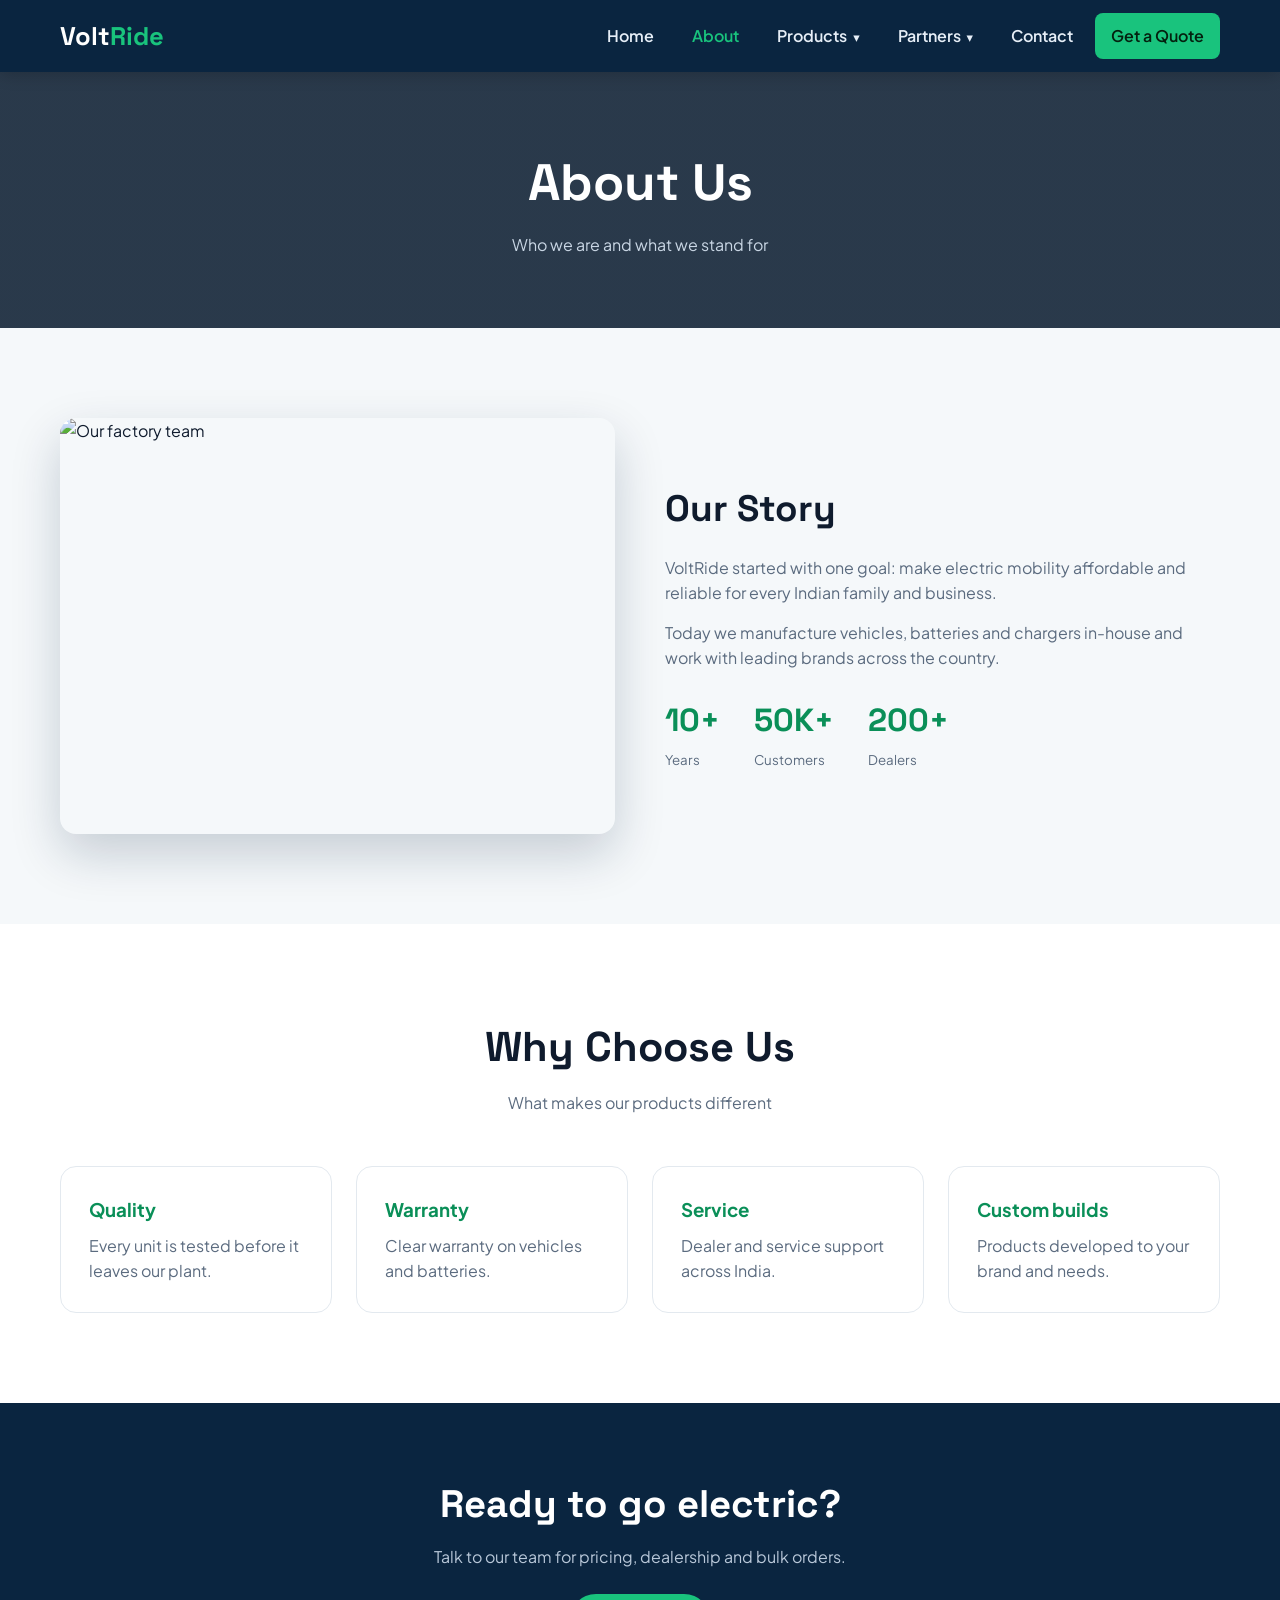
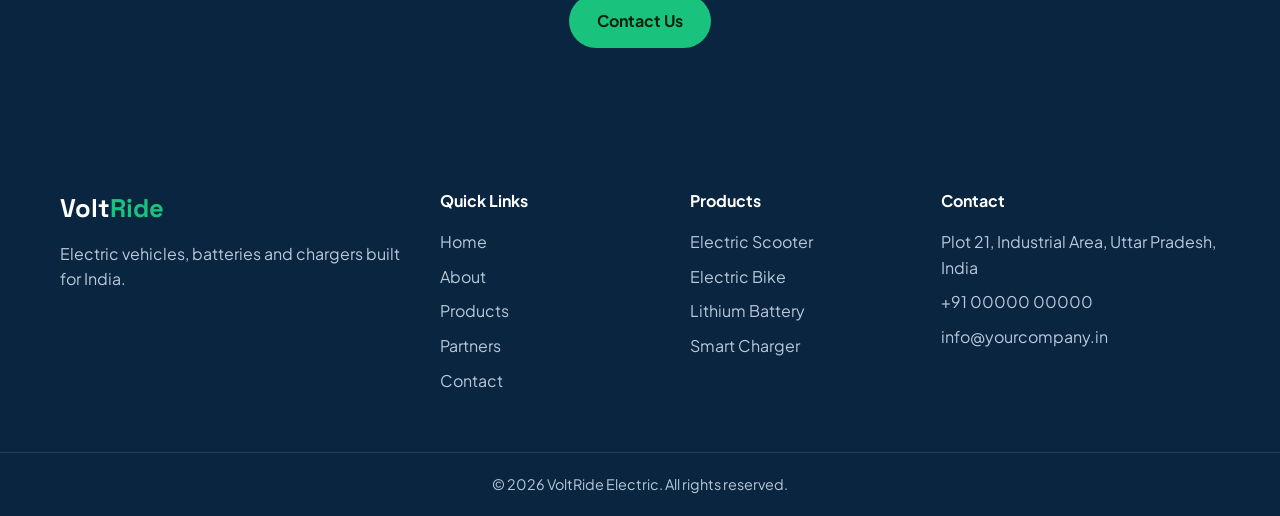
==== about.html @ cf6c4d72 "Initial website upload" ====
<!DOCTYPE html>
<html lang="en">

<head>
   <meta charset="UTF-8">
   <meta name="viewport" content="width=device-width, initial-scale=1">
   <title>About | VoltRide Electric</title>
   <meta name="description"
      content="VoltRide Electric - electric scooters, bikes, lithium batteries and chargers made in India.">
   <link rel="preconnect" href="https://fonts.googleapis.com">
   <link
      href="https://fonts.googleapis.com/css2?family=Plus+Jakarta+Sans:wght@400;500;700&family=Space+Grotesk:wght@500;700&display=swap"
      rel="stylesheet">
   <link rel="stylesheet" href="style.css">
</head>

<body>
   <header>
      <div class="wrap nav"><a href="index.html" class="logo">Volt<span>Ride</span></a>
         <input type="checkbox" id="nav-toggle" aria-label="Menu"><label for="nav-toggle"
            class="burger"><span></span><span></span><span></span></label>
         <ul class="menu">
            <li><a href="index.html">Home</a></li>
            <li><a href="about.html" class="active">About</a></li>
            <li class="has-drop"><a href="products.html">Products</a>
               <div class="drop"><a href="products.html#p1">Electric Scooter</a><a href="products.html#p2">Electric
                     Bike</a><a href="products.html#p3">Lithium Battery</a><a href="products.html#p4">Smart Charger</a>
               </div>
            </li>
            <li class="has-drop"><a href="partners.html">Partners</a>
               <div class="drop"><a href="partners.html#b1">Brand Alpha</a><a href="partners.html#b2">Brand Beta</a><a
                     href="partners.html#b3">Brand Gamma</a><a href="partners.html#b4">Brand Delta</a></div>
            </li>
            <li><a href="contact.html">Contact</a></li>
            <li><a href="contact.html" class="cta">Get a Quote</a></li>
         </ul>
      </div>
   </header>
   <section class="banner">
      <div class="wrap">
         <h1>About Us</h1>
         <p>Who we are and what we stand for</p>
      </div>
   </section>
   <section>
      <div class="wrap about"><img
            src="https://images.unsplash.com/photo-1581092160562-40aa08e78837?auto=format&fit=crop&w=1000&q=80"
            alt="Our factory team" loading="lazy">
         <div>
            <h2>Our Story</h2>
            <p>VoltRide started with one goal: make electric mobility affordable and reliable for every Indian family
               and business.</p>
            <p>Today we manufacture vehicles, batteries and chargers in-house and work with leading brands across the
               country.</p>
            <div class="stats">
               <div><b>10+</b><small>Years</small></div>
               <div><b>50K+</b><small>Customers</small></div>
               <div><b>200+</b><small>Dealers</small></div>
            </div>
         </div>
      </div>
   </section>
   <section class="alt">
      <div class="wrap">
         <div class="title">
            <h2>Why Choose Us</h2>
            <p>What makes our products different</p>
         </div>
         <div class="values">
            <div class="value">
               <h3>Quality</h3>
               <p>Every unit is tested before it leaves our plant.</p>
            </div>
            <div class="value">
               <h3>Warranty</h3>
               <p>Clear warranty on vehicles and batteries.</p>
            </div>
            <div class="value">
               <h3>Service</h3>
               <p>Dealer and service support across India.</p>
            </div>
            <div class="value">
               <h3>Custom builds</h3>
               <p>Products developed to your brand and needs.</p>
            </div>
         </div>
      </div>
   </section>
   <section class="cta-band">
      <div class="wrap">
         <h2>Ready to go electric?</h2>
         <p>Talk to our team for pricing, dealership and bulk orders.</p><a href="contact.html" class="btn">Contact
            Us</a>
      </div>
   </section>
   <footer>
      <div class="wrap fgrid">
         <div><a href="index.html" class="logo">Volt<span>Ride</span></a>
            <p style="margin-top:12px">Electric vehicles, batteries and chargers built for India.</p>
         </div>
         <div>
            <h4>Quick Links</h4>
            <ul>
               <li><a href="index.html">Home</a></li>
               <li><a href="about.html">About</a></li>
               <li><a href="products.html">Products</a></li>
               <li><a href="partners.html">Partners</a></li>
               <li><a href="contact.html">Contact</a></li>
            </ul>
         </div>
         <div>
            <h4>Products</h4>
            <ul>
               <li><a href="products.html#p1">Electric Scooter</a></li>
               <li><a href="products.html#p2">Electric Bike</a></li>
               <li><a href="products.html#p3">Lithium Battery</a></li>
               <li><a href="products.html#p4">Smart Charger</a></li>
            </ul>
         </div>
         <div>
            <h4>Contact</h4>
            <ul>
               <li>Plot 21, Industrial Area, Uttar Pradesh, India</li>
               <li><a href="tel:+910000000000">+91 00000 00000</a></li>
               <li><a href="mailto:info@yourcompany.in">info@yourcompany.in</a></li>
            </ul>
         </div>
      </div>
      <div class="copy">&copy; 2026 VoltRide Electric. All rights reserved.</div>
   </footer>
</body>

</html>
---- style.css ----
/* ===== Tokens ===== */
:root {
   --ink: #0f1b2d;
   --navy: #0a2540;
   --green: #19c37d;
   --lime: #b8f34a;
   --bg: #f5f8fa;
   --card: #fff;
   --mut: #5b6b7f;
   --line: #e3e9ef;
   --r: 16px;
   --nav: 72px
}

* {
   box-sizing: border-box;
   margin: 0;
   padding: 0
}

html {
   scroll-behavior: smooth;
   scroll-padding-top: var(--nav)
}

body {
   font-family: 'Plus Jakarta Sans', system-ui, sans-serif;
   color: var(--ink);
   background: var(--bg);
   line-height: 1.6
}

img {
   max-width: 100%;
   display: block
}

a {
   color: inherit;
   text-decoration: none
}

ul {
   list-style: none
}

:focus-visible {
   outline: 3px solid var(--green);
   outline-offset: 2px
}

.wrap {
   max-width: 1200px;
   margin: 0 auto;
   padding: 0 20px
}

.btn {
   display: inline-block;
   padding: 14px 28px;
   border-radius: 50px;
   font-weight: 700;
   background: var(--green);
   color: #04210f;
   transition: .25s
}

.btn:hover {
   background: var(--lime);
   transform: translateY(-2px)
}

.btn.ghost {
   background: transparent;
   color: #fff;
   border: 2px solid rgba(255, 255, 255, .6);
   margin-left: 10px
}

.btn.ghost:hover {
   background: #fff;
   color: var(--navy)
}

/* ===== Fixed navbar + dropdown ===== */
header {
   position: fixed;
   top: 0;
   left: 0;
   right: 0;
   height: var(--nav);
   background: rgba(10, 37, 64, .96);
   backdrop-filter: blur(8px);
   z-index: 100;
   box-shadow: 0 2px 16px rgba(0, 0, 0, .2)
}

.nav {
   display: flex;
   align-items: center;
   justify-content: space-between;
   height: var(--nav)
}

.logo {
   font-family: 'Space Grotesk', sans-serif;
   font-size: 1.6rem;
   font-weight: 700;
   color: #fff
}

.logo span {
   color: var(--green)
}

.menu {
   display: flex;
   gap: 6px;
   align-items: center
}

.menu>li {
   position: relative
}

.menu>li>a {
   display: block;
   padding: 10px 16px;
   color: #e6eef7;
   font-weight: 600;
   border-radius: 8px;
   transition: .2s
}

.menu>li>a:hover {
   color: var(--green)
}

.drop {
   position: absolute;
   top: 100%;
   left: 0;
   min-width: 220px;
   background: #fff;
   border-radius: 12px;
   box-shadow: 0 14px 40px rgba(0, 0, 0, .2);
   padding: 8px;
   opacity: 0;
   visibility: hidden;
   transform: translateY(10px);
   transition: .25s
}

.drop a {
   display: block;
   padding: 10px 14px;
   border-radius: 8px;
   color: var(--ink);
   font-weight: 500
}

.drop a:hover {
   background: var(--bg);
   color: #0a8f58
}

.has-drop:hover .drop,
.has-drop:focus-within .drop {
   opacity: 1;
   visibility: visible;
   transform: none
}

.has-drop>a::after {
   content: "\25BE";
   margin-left: 6px;
   font-size: .8em
}

.cta {
   background: var(--green);
   color: #04210f !important
}

#nav-toggle {
   display: none
}

.burger {
   display: none;
   cursor: pointer;
   width: 28px;
   height: 20px;
   flex-direction: column;
   justify-content: space-between
}

.burger span {
   height: 3px;
   background: #fff;
   border-radius: 3px
}

/* ===== Hero ===== */
.hero {
   min-height: 100vh;
   display: flex;
   align-items: center;
   color: #fff;
   padding-top: var(--nav);
   background: linear-gradient(100deg, rgba(6, 24, 44, .92) 25%, rgba(6, 24, 44, .35)), url(https://images.unsplash.com/photo-1593941707882-a5bba14938c7?auto=format&fit=crop&w=1920&q=80) center/cover
}

.hero h1 {
   font-family: 'Space Grotesk', sans-serif;
   font-size: clamp(2.2rem, 6vw, 4.4rem);
   line-height: 1.1;
   max-width: 720px;
   margin-bottom: 20px
}

.hero p {
   max-width: 560px;
   font-size: 1.1rem;
   color: #d3deea;
   margin-bottom: 32px
}

/* ===== Sections ===== */
section {
   padding: 90px 0
}

.title {
   text-align: center;
   max-width: 640px;
   margin: 0 auto 50px
}

.title h2 {
   font-family: 'Space Grotesk', sans-serif;
   font-size: clamp(1.8rem, 4vw, 2.6rem);
   margin-bottom: 10px
}

.title p {
   color: var(--mut)
}

.about {
   display: grid;
   grid-template-columns: 1fr 1fr;
   gap: 50px;
   align-items: center
}

.about img {
   border-radius: var(--r);
   aspect-ratio: 4/3;
   object-fit: cover;
   width: 100%;
   box-shadow: 0 20px 50px rgba(10, 37, 64, .2)
}

.about h2 {
   font-family: 'Space Grotesk', sans-serif;
   font-size: 2.3rem;
   margin-bottom: 16px
}

.about p {
   color: var(--mut);
   margin-bottom: 14px
}

.stats {
   display: flex;
   gap: 34px;
   margin-top: 24px;
   flex-wrap: wrap
}

.stats b {
   display: block;
   font-size: 2rem;
   color: #0a8f58;
   font-family: 'Space Grotesk', sans-serif
}

.stats small {
   color: var(--mut)
}

/* ===== Cards (products + brands) ===== */
.grid {
   display: grid;
   grid-template-columns: repeat(auto-fit, minmax(260px, 1fr));
   gap: 26px
}

.card {
   display: block;
   background: var(--card);
   border-radius: var(--r);
   overflow: hidden;
   border: 1px solid var(--line);
   transition: .3s
}

.card:hover {
   transform: translateY(-8px);
   box-shadow: 0 22px 44px rgba(10, 37, 64, .15)
}

.card img {
   width: 100%;
   aspect-ratio: 4/3;
   object-fit: cover
}

.card div {
   padding: 20px
}

.card h3 {
   margin-bottom: 6px
}

.card p {
   color: var(--mut);
   font-size: .95rem
}

.card em {
   display: inline-block;
   margin-top: 12px;
   color: #0a8f58;
   font-style: normal;
   font-weight: 700
}

.alt {
   background: #fff
}

.brand img {
width: 100%;
   height: 240px;
   aspect-ratio: auto;
   object-fit: cover;
   object-position: center;
   padding: 0;
   background: #eef3f7;
}

/* ===== Modal (CSS only, :target) ===== */
.modal {
   position: fixed;
   inset: 0;
   background: rgba(6, 24, 44, .75);
   z-index: 200;
   display: flex;
   align-items: center;
   justify-content: center;
   padding: 20px;
   opacity: 0;
   visibility: hidden;
   transition: .3s
}

.modal:target {
   opacity: 1;
   visibility: visible
}

.box {
   position: relative;
   background: #fff;
   border-radius: 20px;
   max-width: 880px;
   width: 100%;
   max-height: 90vh;
   overflow: auto;
   display: grid;
   grid-template-columns: 1fr 1fr;
   transform: scale(.94);
   transition: .3s
}

.modal:target .box {
   transform: none
}

.box img {
   width: 100%;
   height: 100%;
   min-height: 300px;
   object-fit: cover
}

.box .info {
   padding: 34px
}

.box h3 {
   font-family: 'Space Grotesk', sans-serif;
   font-size: 1.7rem;
   margin-bottom: 10px
}

.box p {
   color: var(--mut);
   margin-bottom: 14px
}

.box li {
   padding: 6px 0 6px 26px;
   position: relative
}

.box li::before {
   content: "\2713";
   position: absolute;
   left: 0;
   color: var(--green);
   font-weight: 800
}

.close {
   position: absolute;
   top: 12px;
   right: 14px;
   width: 38px;
   height: 38px;
   border-radius: 50%;
   background: var(--navy);
   color: #fff;
   display: grid;
   place-items: center;
   font-size: 1.3rem;
   z-index: 2
}

.close:hover {
   background: var(--green);
   color: #04210f
}

/* ===== Footer ===== */
footer {
   background: var(--navy);
   color: #b9c8d9;
   padding: 70px 0 0
}

.fgrid {
   display: grid;
   grid-template-columns: 1.6fr 1fr 1fr 1.3fr;
   gap: 36px
}

footer h4 {
   color: #fff;
   margin-bottom: 16px
}

footer li {
   margin-bottom: 9px
}

footer a:hover {
   color: var(--green)
}

.copy {
   border-top: 1px solid rgba(255, 255, 255, .12);
   margin-top: 50px;
   padding: 20px 0;
   text-align: center;
   font-size: .9rem
}

/* ===== Responsive ===== */
@media(max-width:900px) {
   .burger {
      display: flex
   }

   .menu {
      position: absolute;
      top: var(--nav);
      left: 0;
      right: 0;
      background: var(--navy);
      flex-direction: column;
      align-items: stretch;
      padding: 10px 20px 20px;
      max-height: 0;
      overflow: hidden;
      padding-block: 0;
      transition: .35s
   }

   #nav-toggle:checked~.menu {
      max-height: 80vh;
      overflow: auto;
      padding-block: 10px 20px
   }

   .drop {
      position: static;
      opacity: 1;
      visibility: visible;
      transform: none;
      background: transparent;
      box-shadow: none;
      display: none;
      padding: 0 0 0 14px
   }

   .drop a {
      color: #b9c8d9
   }

   .has-drop:hover .drop,
   .has-drop:focus-within .drop {
      display: block
   }

   .about,
   .box,
   .fgrid {
      grid-template-columns: 1fr
   }

   .fgrid {
      gap: 28px
   }

   .box img {
      min-height: 220px;
      max-height: 260px
   }

   section {
      padding: 64px 0
   }

   .btn.ghost {
      margin: 12px 0 0
   }
}

@media(prefers-reduced-motion:reduce) {
   * {
      transition: none !important;
      scroll-behavior: auto !important
   }
}

/* ===== Multi-page additions ===== */
.menu>li>a.active {
   color: var(--green)
}

.banner {
   padding: calc(var(--nav) + 70px) 0 70px;
   color: #fff;
   text-align: center;
   background: linear-gradient(rgba(6, 24, 44, .85), rgba(6, 24, 44, .85)), url(https://images.unsplash.com/photo-1593941707882-a5bba14938c7?auto=format&fit=crop&w=1600&q=80) center/cover
}

.banner h1 {
   font-family: 'Space Grotesk', sans-serif;
   font-size: clamp(2rem, 5vw, 3.2rem)
}

.banner p {
   color: #c9d6e4;
   margin-top: 8px
}

.values {
   display: grid;
   grid-template-columns: repeat(auto-fit, minmax(240px, 1fr));
   gap: 24px
}

.value {
   background: #fff;
   border: 1px solid var(--line);
   border-radius: var(--r);
   padding: 28px
}

.value h3 {
   margin-bottom: 8px;
   color: #0a8f58
}

.value p {
   color: var(--mut)
}

.cta-band {
   background: var(--navy);
   color: #fff;
   text-align: center;
   padding: 70px 0
}

.cta-band h2 {
   font-family: 'Space Grotesk', sans-serif;
   font-size: clamp(1.6rem, 4vw, 2.4rem);
   margin-bottom: 10px
}

.cta-band p {
   color: #b9c8d9;
   margin-bottom: 24px
}

.more {
   text-align: center;
   margin-top: 40px
}

.contact {
   display: grid;
   grid-template-columns: 1.2fr 1fr;
   gap: 40px
}

form {
   background: #fff;
   border: 1px solid var(--line);
   border-radius: var(--r);
   padding: 32px;
   display: grid;
   gap: 16px
}

label.f {
   display: grid;
   gap: 6px;
   font-weight: 600;
   font-size: .95rem
}

input,
textarea,
select {
   font: inherit;
   padding: 13px 14px;
   border: 1px solid #cfd8e1;
   border-radius: 10px;
   background: #fff;
   width: 100%
}

input:focus,
textarea:focus,
select:focus {
   outline: 3px solid rgba(25, 195, 125, .4);
   border-color: var(--green)
}

textarea {
   min-height: 140px;
   resize: vertical
}

form .btn {
   border: 0;
   cursor: pointer;
   font: inherit;
   font-weight: 700
}

.cinfo {
   display: grid;
   gap: 18px;
   align-content: start
}

.cinfo div {
   background: #fff;
   border: 1px solid var(--line);
   border-radius: var(--r);
   padding: 22px
}

.cinfo b {
   display: block;
   margin-bottom: 4px
}

.cinfo span,
.cinfo a {
   color: var(--mut)
}

.map {
   border: 0;
   width: 100%;
   height: 260px;
   border-radius: var(--r)
}

@media(max-width:900px) {
   .contact {
      grid-template-columns: 1fr
   }
}
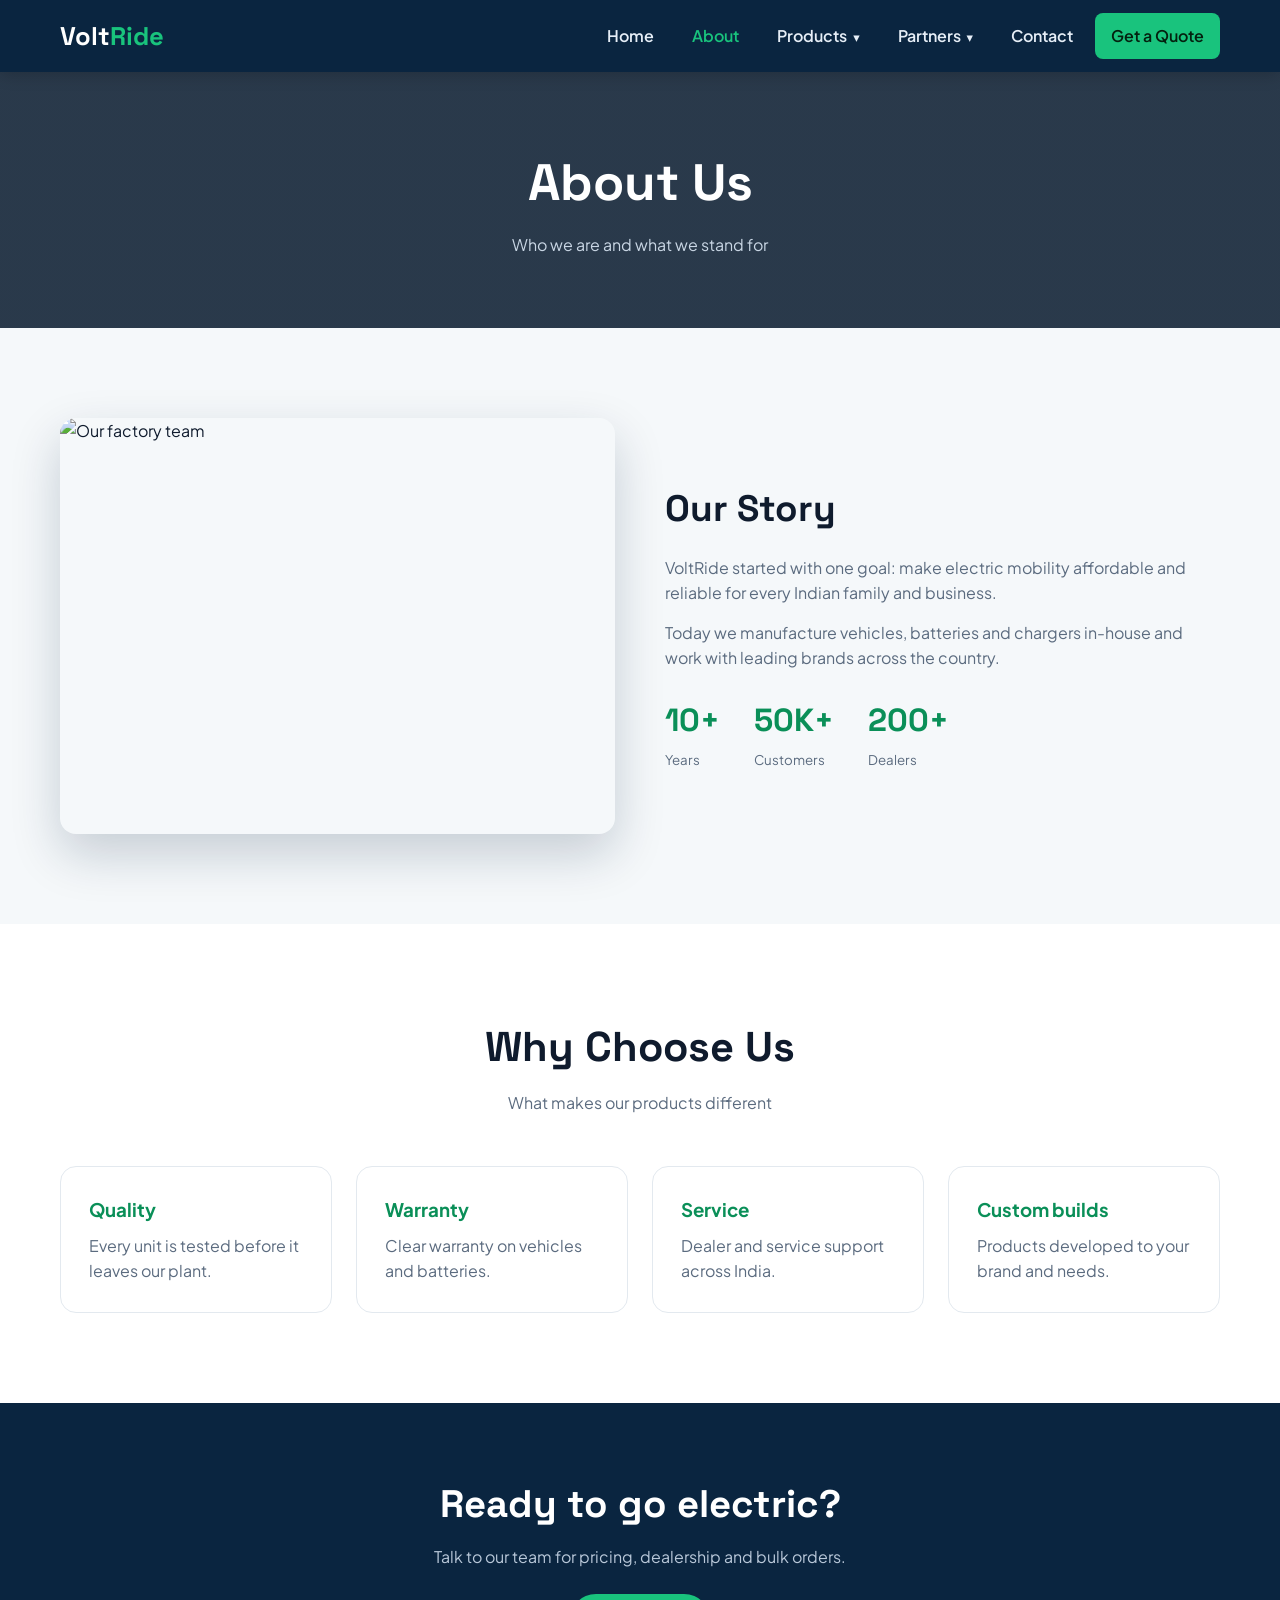
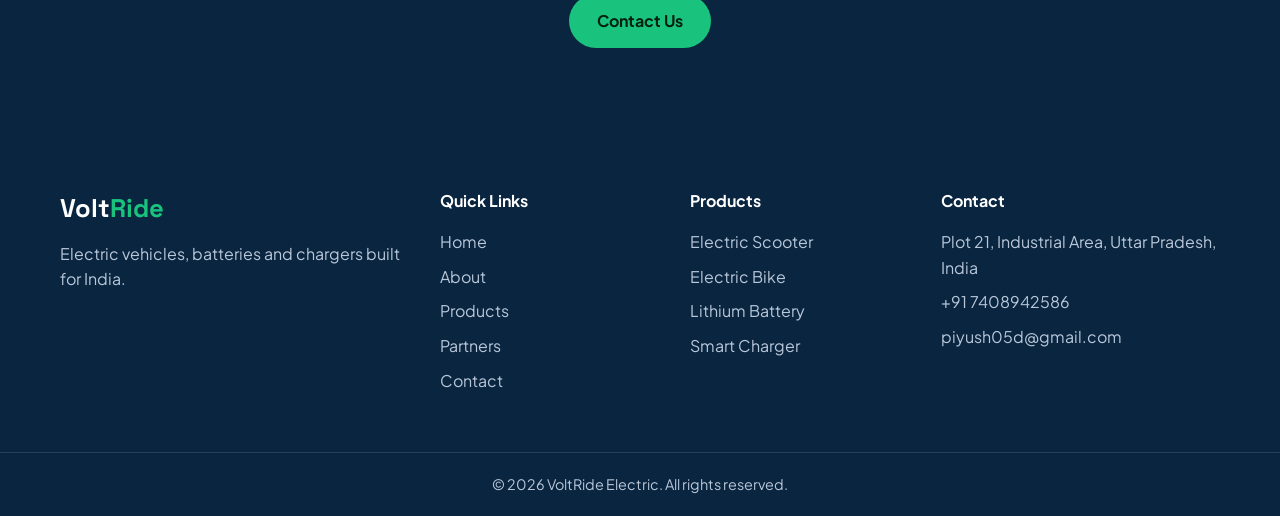
==== commit 18bd6d96: "Update footer email" ====
--- a/about.html
+++ b/about.html
@@ -121,8 +121,8 @@
             <h4>Contact</h4>
             <ul>
                <li>Plot 21, Industrial Area, Uttar Pradesh, India</li>
-               <li><a href="tel:+910000000000">+91 00000 00000</a></li>
-               <li><a href="mailto:info@yourcompany.in">info@yourcompany.in</a></li>
+               <li><a href="tel:+917408942586">+91 7408942586</a></li>
+               <li><a href="mailto:piyush05d@gmail.com">piyush05d@gmail.com</a></li>
             </ul>
          </div>
       </div>
